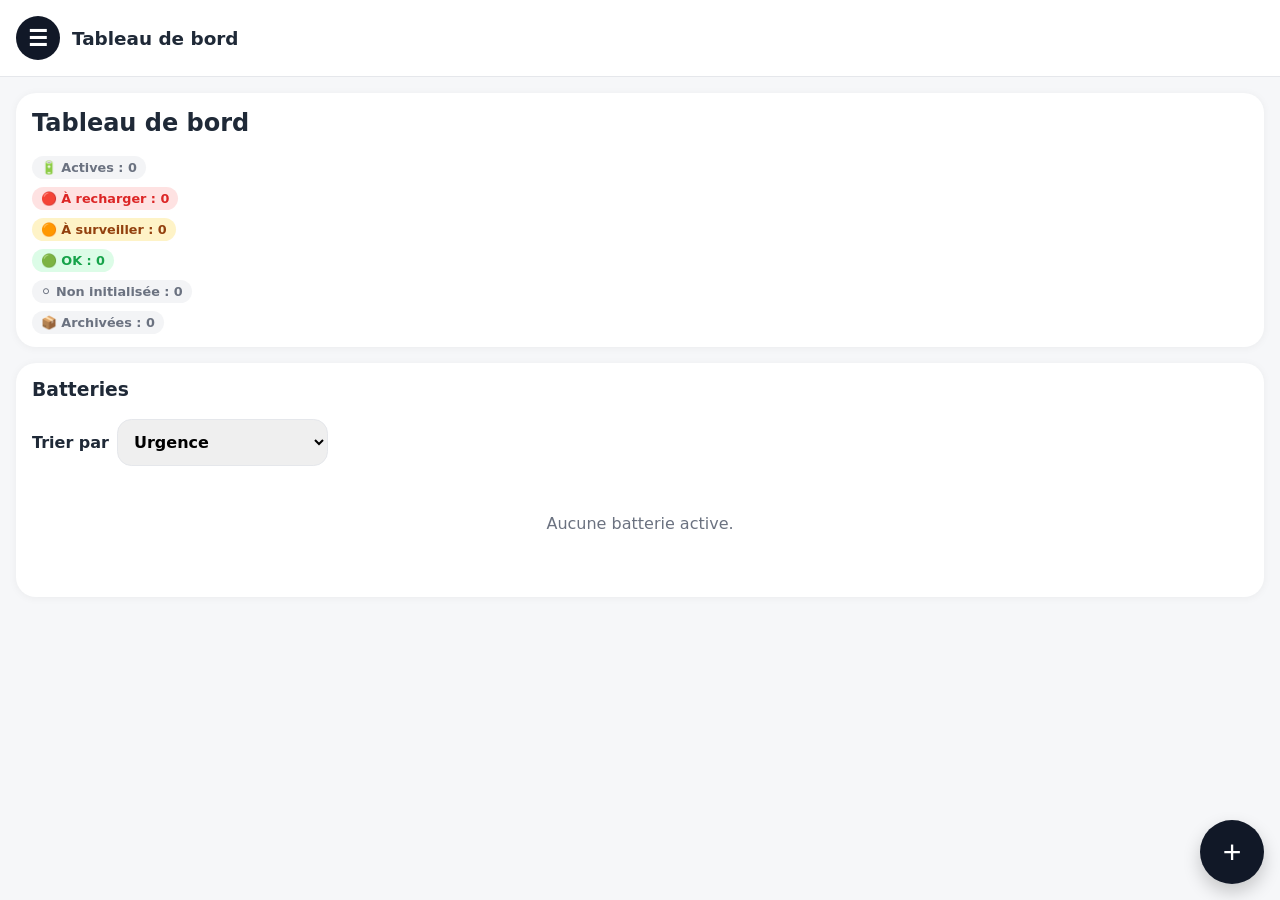
==== index.html @ 76b1368b "Add files via upload" ====
<!DOCTYPE html>
<html lang="fr">
<head>
  <meta charset="UTF-8">
  <meta name="viewport" content="width=device-width, initial-scale=1.0">
  <title>Battery Reminder</title>
  <link rel="manifest" href="manifest.json">
  <meta name="theme-color" content="#111827">
  <link rel="icon" href="assets/favicon.png" type="image/png">
  <link rel="apple-touch-icon" href="assets/apple-touch-icon.png">
  <link rel="stylesheet" href="css/style.css">
</head>
<body>
  <header class="app-header">
    <button id="menu-button" class="icon-button" type="button" aria-label="Menu">☰</button>
    <h1 id="page-title">Battery Reminder</h1>
  </header>

  <aside id="side-menu" class="side-menu" hidden>
    <div class="side-menu-panel">
      <div class="side-menu-header">
        <h2>Menu</h2>
        <button id="close-menu-button" class="icon-button secondary-icon" type="button" aria-label="Fermer">×</button>
      </div>
      <button class="menu-entry" id="menu-dashboard" type="button">🏠 Tableau de bord</button>
      <button class="menu-entry" id="menu-batteries" type="button">🔋 Batteries</button>
      <button class="menu-entry" id="menu-archives" type="button">📦 Archives</button>
      <button class="menu-entry" id="menu-settings" type="button">⚙️ Paramètres</button>
      <button class="menu-entry" id="menu-export-json" type="button">💾 Exporter JSON</button>
      <button class="menu-entry" id="menu-import-json" type="button">📥 Importer JSON</button>
      <input id="import-json-input" type="file" accept="application/json" hidden>
    </div>
  </aside>

  <main id="app" class="app-shell">
    <p>Chargement...</p>
  </main>

  <button id="floating-action-button" class="fab" type="button" aria-label="Action principale">+</button>

  <div id="modal-root"></div>

  <script type="module" src="js/app.js"></script>
</body>
</html>
---- css/style.css ----
:root {
  --bg: #f6f7f9;
  --card: #ffffff;
  --text: #1f2937;
  --muted: #6b7280;
  --border: #e5e7eb;
  --primary: #111827;
  --danger: #dc2626;
  --warning: #f59e0b;
  --success: #16a34a;
}
* { box-sizing: border-box; }
body {
  margin: 0;
  font-family: system-ui, -apple-system, BlinkMacSystemFont, "Segoe UI", sans-serif;
  background: var(--bg);
  color: var(--text);
}
.app-header {
  position: sticky; top: 0; z-index: 10;
  display: flex; align-items: center; gap: 0.75rem;
  padding: 1rem; background: var(--card); border-bottom: 1px solid var(--border);
}
.app-header h1 { margin: 0; font-size: 1.15rem; }
.app-shell { padding: 1rem; padding-bottom: 6rem; }
.icon-button, .button {
  border: 0; border-radius: 999px; padding: 0.75rem 1rem;
  background: var(--primary); color: white; font-weight: 700; cursor: pointer;
}
.icon-button { width: 44px; height: 44px; padding: 0; font-size: 1.4rem; }
.secondary-icon, .secondary-button { background: #e5e7eb; color: var(--text); }
.danger-button { background: var(--danger); }
.warning-button { background: var(--warning); color: #111827; }
.card {
  background: var(--card); border-radius: 1.25rem; padding: 1rem; margin-bottom: 1rem;
  box-shadow: 0 1px 8px rgba(0,0,0,0.05);
}
.card h2, .card h3 { margin-top: 0; }
.status-row { display: grid; gap: 0.75rem; }
.sort-row { display: flex; gap: 0.75rem; align-items: center; flex-wrap: wrap; margin-bottom: 1rem; }
.sort-row label { display: flex; align-items: center; gap: 0.5rem; font-weight: 700; }
.sort-row select { width: auto; min-width: 180px; }
.battery-list { display: grid; gap: 0.75rem; }
.battery-item {
  display: flex; justify-content: space-between; align-items: center; gap: 0.75rem;
  width: 100%; text-align: left; border: 0; border-radius: 1rem; padding: 1rem;
  background: var(--card); color: var(--text); box-shadow: 0 1px 8px rgba(0,0,0,0.05); cursor: pointer;
}
.battery-name { font-weight: 800; }
.battery-meta { color: var(--muted); font-size: 0.9rem; }
.badge { border-radius: 999px; padding: 0.25rem 0.55rem; font-size: 0.8rem; font-weight: 800; white-space: nowrap; }
.badge-red { background: #fee2e2; color: var(--danger); }
.badge-orange { background: #fef3c7; color: #92400e; }
.badge-green { background: #dcfce7; color: var(--success); }
.badge-gray { background: #f3f4f6; color: var(--muted); }
.fab {
  position: fixed; right: 1rem; bottom: 1rem; z-index: 20;
  width: 64px; height: 64px; border: 0; border-radius: 50%; background: var(--primary); color: white;
  font-size: 2rem; line-height: 1; box-shadow: 0 8px 18px rgba(0,0,0,0.2); cursor: pointer;
}
.fab[hidden] { display: none; }
.modal-backdrop { position: fixed; inset: 0; z-index: 30; display: grid; place-items: end center; background: rgba(0,0,0,0.35); }
.modal { width: min(100%, 540px); max-height: 90vh; overflow: auto; background: var(--card); border-radius: 1.5rem 1.5rem 0 0; padding: 1rem; }
.form-grid { display: grid; gap: 0.85rem; }
label { display: grid; gap: 0.35rem; font-weight: 700; }
input, select, textarea { width: 100%; border: 1px solid var(--border); border-radius: 0.9rem; padding: 0.75rem; font: inherit; }
input[type="range"] { padding-left: 0; padding-right: 0; }
textarea { min-height: 90px; }
.action-row { display: flex; gap: 0.75rem; flex-wrap: wrap; margin-top: 1rem; }
.action-column { display: grid; gap: 0.75rem; }
.led-preview { display: flex; align-items: center; gap: 0.3rem; font-size: 1.2rem; font-weight: 800; min-height: 1.8rem; }
.led-preview-text { margin-left: 0.35rem; color: var(--muted); font-size: 1rem; }
.led { display: inline-block; width: 16px; height: 16px; border: 1px solid #4b5563; border-radius: 50%; }
.led-on { background: currentColor; }
.led-off { background: transparent; }
.led-blink { background: currentColor; animation: ledBlink 1s infinite; }
@keyframes ledBlink { 0%, 50% { opacity: 1; } 51%, 100% { opacity: 0.2; } }
.history-item {
  display: grid; grid-template-columns: 1fr auto auto; gap: 0.6rem; align-items: center;
  padding: 0.75rem 0; border-bottom: 1px solid var(--border); cursor: pointer;
}
.history-item:last-child { border-bottom: 0; }
.history-rate { color: var(--muted); font-size: 0.9rem; min-width: 5.5rem; text-align: right; }
.empty-state { text-align: center; color: var(--muted); padding: 2rem 1rem; }
.side-menu { position: fixed; inset: 0; z-index: 40; background: rgba(0,0,0,0.35); }
.side-menu-panel { width: min(85vw, 340px); height: 100%; background: var(--card); padding: 1rem; box-shadow: 8px 0 20px rgba(0,0,0,0.18); }
.side-menu-header { display: flex; justify-content: space-between; align-items: center; }
.side-menu-header h2 { margin: 0; }
.menu-entry {
  display: block; width: 100%; margin-top: 0.75rem; border: 0; border-radius: 1rem; padding: 1rem;
  text-align: left; font: inherit; font-weight: 800; background: #f3f4f6; color: var(--text); cursor: pointer;
}
.search-box { margin-bottom: 1rem; }
.helper-text { color: var(--muted); font-size: 0.9rem; }
.small-text { color: var(--muted); font-size: 0.85rem; }
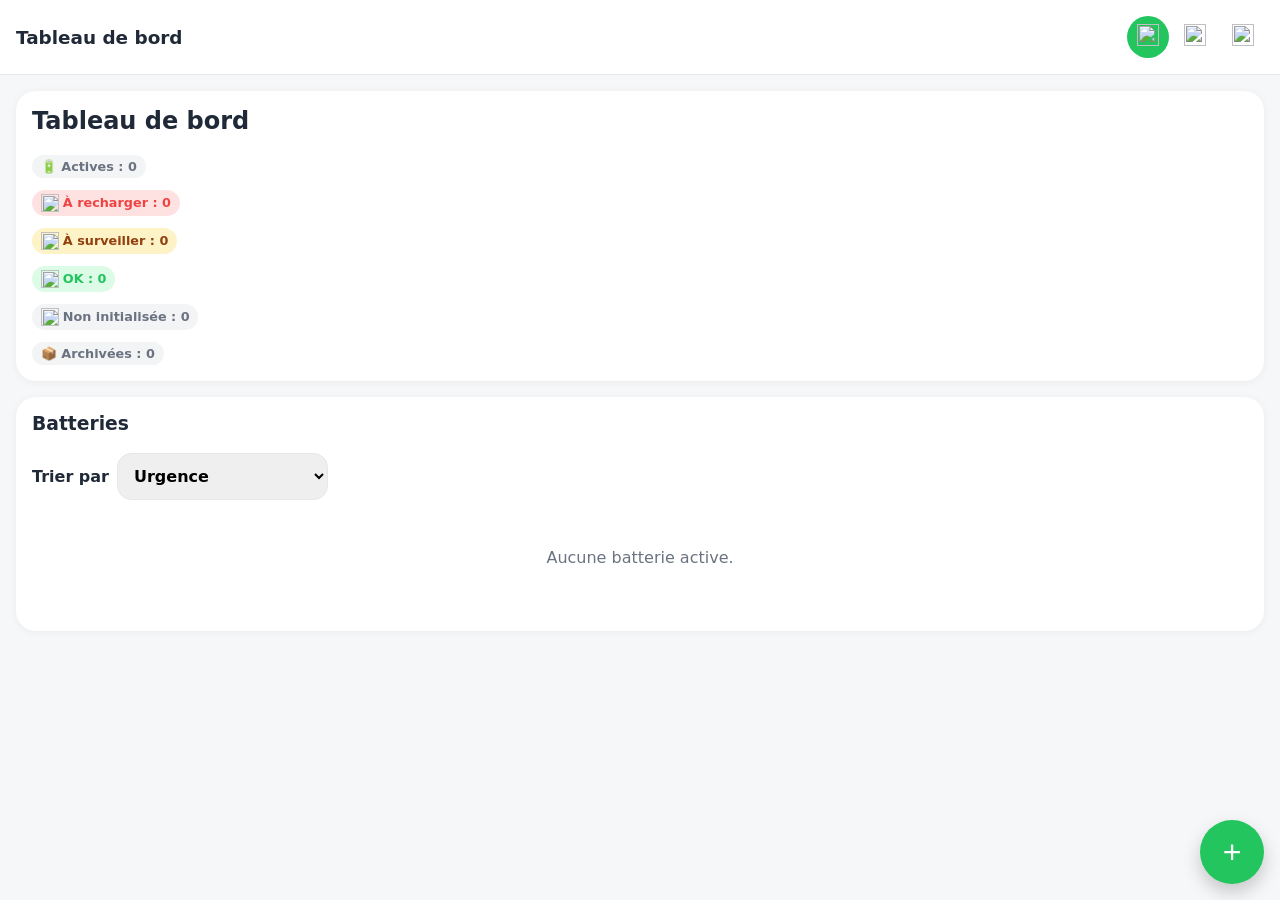
==== commit c8061c48: "Add files via upload" ====
--- a/index.html
+++ b/index.html
@@ -3,43 +3,26 @@
 <head>
   <meta charset="UTF-8">
   <meta name="viewport" content="width=device-width, initial-scale=1.0">
-  <title>Battery Reminder</title>
+  <title>BattTrack</title>
   <link rel="manifest" href="manifest.json">
-  <meta name="theme-color" content="#111827">
+  <meta name="theme-color" content="#22C55E">
   <link rel="icon" href="assets/favicon.png" type="image/png">
   <link rel="apple-touch-icon" href="assets/apple-touch-icon.png">
+  <link rel="stylesheet" href="css/tokens.css">
   <link rel="stylesheet" href="css/style.css">
 </head>
 <body>
   <header class="app-header">
-    <button id="menu-button" class="icon-button" type="button" aria-label="Menu">☰</button>
-    <h1 id="page-title">Battery Reminder</h1>
+    <h1 id="page-title">BattTrack</h1>
+    <nav class="top-nav" aria-label="Navigation principale">
+      <button id="nav-dashboard" class="nav-button" type="button" title="Tableau de bord"><img class="nav-icon" src="assets/icons/navigation/home.svg" alt=""></button>
+      <button id="nav-batteries" class="nav-button" type="button" title="Batteries"><img class="nav-icon" src="assets/icons/navigation/batteries.svg" alt=""></button>
+      <button id="nav-settings" class="nav-button" type="button" title="Paramètres"><img class="nav-icon" src="assets/icons/navigation/settings.svg" alt=""></button>
+    </nav>
   </header>
-
-  <aside id="side-menu" class="side-menu" hidden>
-    <div class="side-menu-panel">
-      <div class="side-menu-header">
-        <h2>Menu</h2>
-        <button id="close-menu-button" class="icon-button secondary-icon" type="button" aria-label="Fermer">×</button>
-      </div>
-      <button class="menu-entry" id="menu-dashboard" type="button">🏠 Tableau de bord</button>
-      <button class="menu-entry" id="menu-batteries" type="button">🔋 Batteries</button>
-      <button class="menu-entry" id="menu-archives" type="button">📦 Archives</button>
-      <button class="menu-entry" id="menu-settings" type="button">⚙️ Paramètres</button>
-      <button class="menu-entry" id="menu-export-json" type="button">💾 Exporter JSON</button>
-      <button class="menu-entry" id="menu-import-json" type="button">📥 Importer JSON</button>
-      <input id="import-json-input" type="file" accept="application/json" hidden>
-    </div>
-  </aside>
-
-  <main id="app" class="app-shell">
-    <p>Chargement...</p>
-  </main>
-
+  <main id="app" class="app-shell"><p>Chargement...</p></main>
   <button id="floating-action-button" class="fab" type="button" aria-label="Action principale">+</button>
-
   <div id="modal-root"></div>
-
   <script type="module" src="js/app.js"></script>
 </body>
 </html>
--- a/css/style.css
+++ b/css/style.css
@@ -4,15 +4,15 @@
   --text: #1f2937;
   --muted: #6b7280;
   --border: #e5e7eb;
-  --primary: #111827;
-  --danger: #dc2626;
-  --warning: #f59e0b;
-  --success: #16a34a;
+  --primary: var(--br-color-success, #22C55E);
+  --danger: var(--br-color-critical, #EF4444);
+  --warning: var(--br-color-warning, #F59E0B);
+  --success: var(--br-color-success, #22C55E);
 }
 * { box-sizing: border-box; }
 body {
   margin: 0;
-  font-family: system-ui, -apple-system, BlinkMacSystemFont, "Segoe UI", sans-serif;
+  font-family: var(--br-font-family, system-ui, -apple-system, BlinkMacSystemFont, "Segoe UI", sans-serif);
   background: var(--bg);
   color: var(--text);
 }
@@ -93,3 +93,159 @@
 .search-box { margin-bottom: 1rem; }
 .helper-text { color: var(--muted); font-size: 0.9rem; }
 .small-text { color: var(--muted); font-size: 0.85rem; }
+
+[data-theme="dark"] {
+  color-scheme: dark;
+  --bg: #0F172A;
+  --card: #1E293B;
+  --text: #F8FAFC;
+  --muted: #CBD5E1;
+  --border: #475569;
+  --primary: #22C55E;
+  --primary-text: #052E16;
+  --danger: #F87171;
+  --warning: #FBBF24;
+  --success: #4ADE80;
+  --neutral: #94A3B8;
+  --shadow: rgba(0, 0, 0, 0.35);
+}
+[data-theme="dark"] .button, [data-theme="dark"] .icon-button, [data-theme="dark"] .fab { color: #111827; }
+[data-theme="dark"] .secondary-button, [data-theme="dark"] .secondary-icon { background: #374151; color: var(--text); }
+.top-nav { margin-left: auto; display: flex; gap: 0.35rem; }
+.nav-button { width: 42px; height: 42px; border: 0; border-radius: 999px; background: transparent; font-size: 1.25rem; cursor: pointer; }
+.nav-button.active { background: var(--primary); color: white; }
+[data-theme="dark"] .nav-button.active { color: #111827; }
+.value-red { color: var(--danger); font-weight: 800; }
+.value-orange { color: var(--warning); font-weight: 800; }
+.value-green { color: var(--success); font-weight: 800; }
+.value-gray { color: var(--muted); font-weight: 800; }
+.archives-link { margin-top: 1rem; padding-top: 1rem; border-top: 1px solid var(--border); }
+.about-text { line-height: 1.5; }
+
+
+.brand-title {
+  display: flex;
+  align-items: center;
+  gap: 0.65rem;
+  min-width: 0;
+}
+
+.brand-logo {
+  width: 36px;
+  height: 36px;
+  border-radius: 10px;
+  flex: 0 0 auto;
+}
+
+.nav-icon {
+  width: 22px;
+  height: 22px;
+  pointer-events: none;
+}
+
+.action-icon {
+  width: 20px;
+  height: 20px;
+  margin-right: 0.45rem;
+  vertical-align: -0.25rem;
+}
+
+.status-icon {
+  width: 18px;
+  height: 18px;
+  vertical-align: -0.25rem;
+}
+
+.badge {
+  display: inline-flex;
+  align-items: center;
+  gap: 0.25rem;
+}
+
+
+/* BattTrack v1.0 candidate UI freeze */
+.brand-title {
+  display: flex;
+  align-items: center;
+  gap: 0.65rem;
+  min-width: 0;
+}
+
+.brand-logo {
+  width: 36px;
+  height: 36px;
+  border-radius: 10px;
+  flex: 0 0 auto;
+}
+
+.nav-icon {
+  width: 22px;
+  height: 22px;
+  pointer-events: none;
+}
+
+.action-icon {
+  width: 20px;
+  height: 20px;
+  margin-right: 0.45rem;
+  vertical-align: -0.25rem;
+}
+
+.status-icon {
+  width: 18px;
+  height: 18px;
+  vertical-align: -0.25rem;
+}
+
+.badge {
+  display: inline-flex;
+  align-items: center;
+  gap: 0.25rem;
+}
+
+[data-theme="dark"] input,
+[data-theme="dark"] select,
+[data-theme="dark"] textarea {
+  background: #334155;
+  color: #F8FAFC;
+  border-color: #475569;
+}
+
+[data-theme="dark"] input::placeholder,
+[data-theme="dark"] textarea::placeholder {
+  color: #94A3B8;
+}
+
+[data-theme="dark"] .secondary-button,
+[data-theme="dark"] .menu-entry {
+  background: #334155;
+  color: #F8FAFC;
+}
+
+[data-theme="dark"] .nav-button.active {
+  background: #334155;
+  color: #F8FAFC;
+}
+
+[data-theme="dark"] .fab {
+  background: #22C55E;
+  color: #052E16;
+}
+
+[data-theme="dark"] .battery-item {
+  background: #1E293B;
+  border: 1px solid #334155;
+}
+
+[data-theme="dark"] .modal {
+  background: #1E293B;
+}
+
+[data-theme="dark"] .card {
+  background: #1E293B;
+  border: 1px solid #334155;
+}
+
+.app-header h1 {
+  white-space: nowrap;
+}
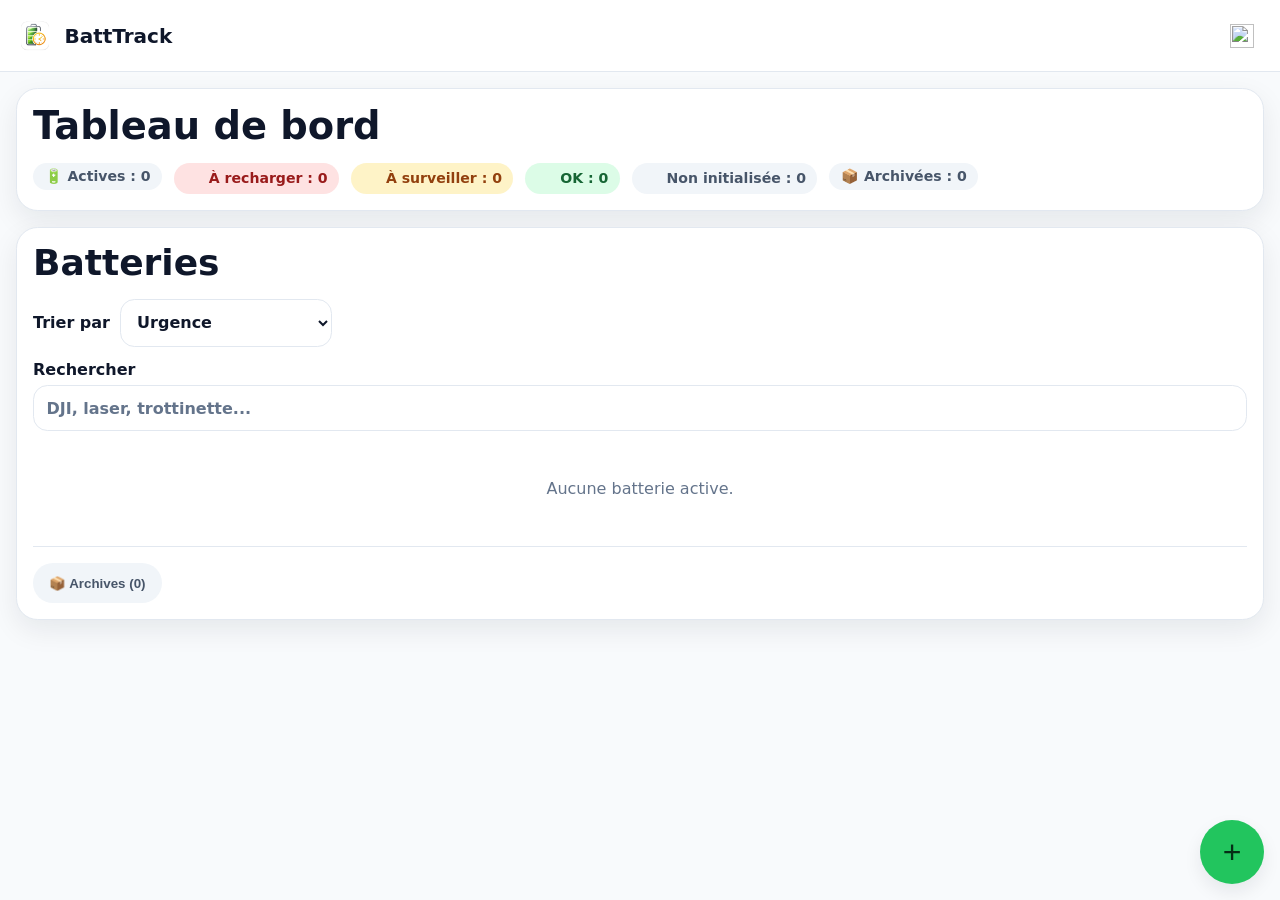
==== commit 60029806: "Add files via upload" ====
--- a/index.html
+++ b/index.html
@@ -13,16 +13,20 @@
 </head>
 <body>
   <header class="app-header">
-    <h1 id="page-title">BattTrack</h1>
-    <nav class="top-nav" aria-label="Navigation principale">
-      <button id="nav-dashboard" class="nav-button" type="button" title="Tableau de bord"><img class="nav-icon" src="assets/icons/navigation/home.svg" alt=""></button>
-      <button id="nav-batteries" class="nav-button" type="button" title="Batteries"><img class="nav-icon" src="assets/icons/navigation/batteries.svg" alt=""></button>
-      <button id="nav-settings" class="nav-button" type="button" title="Paramètres"><img class="nav-icon" src="assets/icons/navigation/settings.svg" alt=""></button>
-    </nav>
+    <div class="brand-title">
+      <img src="assets/logo.png" alt="" class="brand-logo">
+      <h1 id="page-title">BattTrack</h1>
+    </div>
+    <button id="settings-button" class="header-icon-button" type="button" aria-label="Paramètres">
+      <img class="nav-icon" src="assets/icons/navigation/settings.svg" alt="">
+    </button>
   </header>
+
   <main id="app" class="app-shell"><p>Chargement...</p></main>
+
   <button id="floating-action-button" class="fab" type="button" aria-label="Action principale">+</button>
   <div id="modal-root"></div>
+
   <script type="module" src="js/app.js"></script>
 </body>
 </html>
--- a/css/style.css
+++ b/css/style.css
@@ -1,251 +1,491 @@
 :root {
-  --bg: #f6f7f9;
-  --card: #ffffff;
-  --text: #1f2937;
-  --muted: #6b7280;
-  --border: #e5e7eb;
-  --primary: var(--br-color-success, #22C55E);
-  --danger: var(--br-color-critical, #EF4444);
-  --warning: var(--br-color-warning, #F59E0B);
-  --success: var(--br-color-success, #22C55E);
-}
+  color-scheme: light;
+  --bg: #F8FAFC;
+  --card: #FFFFFF;
+  --card-elevated: #FFFFFF;
+  --text: #0F172A;
+  --muted: #64748B;
+  --border: #E2E8F0;
+  --primary: #22C55E;
+  --primary-strong: #16A34A;
+  --primary-text: #052E16;
+  --danger: #EF4444;
+  --warning: #F59E0B;
+  --success: #22C55E;
+  --unknown: #94A3B8;
+  --shadow: rgba(15, 23, 42, 0.08);
+
+  --badge-green-bg: #DCFCE7;
+  --badge-green-text: #166534;
+  --badge-orange-bg: #FEF3C7;
+  --badge-orange-text: #92400E;
+  --badge-red-bg: #FEE2E2;
+  --badge-red-text: #991B1B;
+  --badge-gray-bg: #F1F5F9;
+  --badge-gray-text: #475569;
+}
+
+[data-theme="dark"] {
+  color-scheme: dark;
+  --bg: #0F172A;
+  --card: #1E293B;
+  --card-elevated: #162235;
+  --text: #F8FAFC;
+  --muted: #CBD5E1;
+  --border: #334155;
+  --primary: #22C55E;
+  --primary-strong: #4ADE80;
+  --primary-text: #052E16;
+  --danger: #F87171;
+  --warning: #FBBF24;
+  --success: #4ADE80;
+  --unknown: #94A3B8;
+  --shadow: rgba(0, 0, 0, 0.28);
+
+  --badge-green-bg: #14532D;
+  --badge-green-text: #DCFCE7;
+  --badge-orange-bg: #78350F;
+  --badge-orange-text: #FEF3C7;
+  --badge-red-bg: #7F1D1D;
+  --badge-red-text: #FEE2E2;
+  --badge-gray-bg: #334155;
+  --badge-gray-text: #F1F5F9;
+}
+
 * { box-sizing: border-box; }
+
 body {
   margin: 0;
   font-family: var(--br-font-family, system-ui, -apple-system, BlinkMacSystemFont, "Segoe UI", sans-serif);
   background: var(--bg);
   color: var(--text);
 }
+
 .app-header {
-  position: sticky; top: 0; z-index: 10;
-  display: flex; align-items: center; gap: 0.75rem;
-  padding: 1rem; background: var(--card); border-bottom: 1px solid var(--border);
-}
-.app-header h1 { margin: 0; font-size: 1.15rem; }
-.app-shell { padding: 1rem; padding-bottom: 6rem; }
-.icon-button, .button {
-  border: 0; border-radius: 999px; padding: 0.75rem 1rem;
-  background: var(--primary); color: white; font-weight: 700; cursor: pointer;
-}
-.icon-button { width: 44px; height: 44px; padding: 0; font-size: 1.4rem; }
-.secondary-icon, .secondary-button { background: #e5e7eb; color: var(--text); }
-.danger-button { background: var(--danger); }
-.warning-button { background: var(--warning); color: #111827; }
+  position: sticky;
+  top: 0;
+  z-index: 10;
+  display: flex;
+  justify-content: space-between;
+  align-items: center;
+  gap: 0.75rem;
+  padding: 0.85rem 1rem;
+  background: color-mix(in srgb, var(--card) 94%, transparent);
+  border-bottom: 1px solid var(--border);
+  backdrop-filter: blur(14px);
+}
+
+.brand-title {
+  display: flex;
+  align-items: center;
+  gap: 0.65rem;
+  min-width: 0;
+}
+
+.brand-logo {
+  width: 38px;
+  height: 38px;
+  border-radius: 12px;
+  flex: 0 0 auto;
+}
+
+.app-header h1 {
+  margin: 0;
+  font-size: 1.25rem;
+  line-height: 1.2;
+  white-space: nowrap;
+}
+
+.header-icon-button {
+  width: 44px;
+  height: 44px;
+  border: 0;
+  border-radius: 999px;
+  display: grid;
+  place-items: center;
+  background: transparent;
+  color: var(--text);
+  cursor: pointer;
+}
+
+.header-icon-button:hover {
+  background: var(--border);
+}
+
+.nav-icon {
+  width: 24px;
+  height: 24px;
+  pointer-events: none;
+}
+
+.app-shell {
+  padding: 1rem;
+  padding-bottom: 6rem;
+}
+
 .card {
-  background: var(--card); border-radius: 1.25rem; padding: 1rem; margin-bottom: 1rem;
-  box-shadow: 0 1px 8px rgba(0,0,0,0.05);
-}
-.card h2, .card h3 { margin-top: 0; }
-.status-row { display: grid; gap: 0.75rem; }
-.sort-row { display: flex; gap: 0.75rem; align-items: center; flex-wrap: wrap; margin-bottom: 1rem; }
-.sort-row label { display: flex; align-items: center; gap: 0.5rem; font-weight: 700; }
-.sort-row select { width: auto; min-width: 180px; }
-.battery-list { display: grid; gap: 0.75rem; }
-.battery-item {
-  display: flex; justify-content: space-between; align-items: center; gap: 0.75rem;
-  width: 100%; text-align: left; border: 0; border-radius: 1rem; padding: 1rem;
-  background: var(--card); color: var(--text); box-shadow: 0 1px 8px rgba(0,0,0,0.05); cursor: pointer;
-}
-.battery-name { font-weight: 800; }
-.battery-meta { color: var(--muted); font-size: 0.9rem; }
-.badge { border-radius: 999px; padding: 0.25rem 0.55rem; font-size: 0.8rem; font-weight: 800; white-space: nowrap; }
-.badge-red { background: #fee2e2; color: var(--danger); }
-.badge-orange { background: #fef3c7; color: #92400e; }
-.badge-green { background: #dcfce7; color: var(--success); }
-.badge-gray { background: #f3f4f6; color: var(--muted); }
+  background: var(--card);
+  border: 1px solid var(--border);
+  border-radius: 1.35rem;
+  padding: 1rem;
+  margin-bottom: 1rem;
+  box-shadow: 0 10px 28px var(--shadow);
+}
+
+.card h2 {
+  margin: 0 0 1rem;
+  font-size: clamp(1.6rem, 7vw, 2.25rem);
+  line-height: 1.08;
+}
+
+.card h3 {
+  margin: 0 0 0.85rem;
+  font-size: 1.3rem;
+}
+
+.dashboard-summary h2 {
+  font-size: clamp(1.6rem, 7vw, 2.4rem);
+}
+
+.status-row {
+  display: flex;
+  flex-wrap: wrap;
+  gap: 0.75rem;
+}
+
+.badge {
+  display: inline-flex;
+  align-items: center;
+  gap: 0.35rem;
+  border-radius: 999px;
+  padding: 0.42rem 0.72rem;
+  font-size: 0.88rem;
+  font-weight: 800;
+  line-height: 1;
+  white-space: nowrap;
+}
+
+.badge-red { background: var(--badge-red-bg); color: var(--badge-red-text); }
+.badge-orange { background: var(--badge-orange-bg); color: var(--badge-orange-text); }
+.badge-green { background: var(--badge-green-bg); color: var(--badge-green-text); }
+.badge-gray { background: var(--badge-gray-bg); color: var(--badge-gray-text); }
+
+.status-icon {
+  width: 1.1rem;
+  height: 1.1rem;
+  flex: 0 0 auto;
+}
+
+.sort-row {
+  display: flex;
+  gap: 0.75rem;
+  align-items: center;
+  flex-wrap: wrap;
+  margin-bottom: 0.85rem;
+}
+
+.sort-row label {
+  display: flex;
+  align-items: center;
+  gap: 0.6rem;
+  font-weight: 750;
+}
+
+.sort-row select {
+  width: auto;
+  min-width: 180px;
+}
+
+.search-box {
+  display: grid;
+  gap: 0.4rem;
+  margin-bottom: 1rem;
+  font-weight: 750;
+}
+
+.battery-list {
+  display: grid;
+  gap: 0.75rem;
+}
+
+.battery-card {
+  position: relative;
+  width: 100%;
+  min-height: 8.25rem;
+  display: grid;
+  grid-template-columns: 1fr auto;
+  gap: 0.85rem;
+  text-align: left;
+  border: 1px solid var(--border);
+  border-radius: 1rem;
+  padding: 0.95rem;
+  background: var(--card-elevated);
+  color: var(--text);
+  box-shadow: 0 8px 24px var(--shadow);
+  cursor: pointer;
+}
+
+.battery-card:active {
+  transform: scale(0.995);
+}
+
+.battery-card-main {
+  min-width: 0;
+}
+
+.battery-card-name {
+  display: block;
+  font-weight: 850;
+  font-size: 1rem;
+  line-height: 1.25;
+  margin-bottom: 0.55rem;
+}
+
+.battery-card-estimate {
+  display: flex;
+  align-items: center;
+  gap: 0.35rem;
+  font-size: 1.6rem;
+  line-height: 1.05;
+  font-weight: 900;
+  margin-bottom: 0.75rem;
+}
+
+.battery-card-estimate small {
+  font-size: 0.95rem;
+  font-weight: 750;
+  color: var(--muted);
+}
+
+.battery-card-info {
+  color: var(--text);
+  font-size: 0.9rem;
+  line-height: 1.45;
+}
+
+.battery-card-side {
+  display: grid;
+  align-content: space-between;
+  justify-items: end;
+  gap: 0.75rem;
+}
+
+.battery-level-icon {
+  width: 34px;
+  height: 34px;
+}
+
+.battery-level-icon .battery-outline {
+  stroke: currentColor;
+}
+
+.battery-level-icon .battery-fill {
+  fill: currentColor;
+}
+
+.value-red { color: var(--danger); }
+.value-orange { color: var(--warning); }
+.value-green { color: var(--success); }
+.value-gray { color: var(--unknown); }
+
+.button,
+.icon-button {
+  border: 0;
+  border-radius: 999px;
+  padding: 0.78rem 1rem;
+  background: var(--primary);
+  color: var(--primary-text);
+  font-weight: 800;
+  cursor: pointer;
+  text-decoration: none;
+}
+
+.secondary-button {
+  background: var(--badge-gray-bg);
+  color: var(--badge-gray-text);
+}
+
+.danger-button {
+  background: var(--danger);
+  color: #FFFFFF;
+}
+
+.warning-button {
+  background: var(--warning);
+  color: #111827;
+}
+
 .fab {
-  position: fixed; right: 1rem; bottom: 1rem; z-index: 20;
-  width: 64px; height: 64px; border: 0; border-radius: 50%; background: var(--primary); color: white;
-  font-size: 2rem; line-height: 1; box-shadow: 0 8px 18px rgba(0,0,0,0.2); cursor: pointer;
-}
+  position: fixed;
+  right: 1rem;
+  bottom: 1rem;
+  z-index: 20;
+  width: 64px;
+  height: 64px;
+  border: 0;
+  border-radius: 50%;
+  background: var(--primary);
+  color: var(--primary-text);
+  font-size: 2rem;
+  line-height: 1;
+  box-shadow: 0 8px 18px var(--shadow);
+  cursor: pointer;
+}
+
 .fab[hidden] { display: none; }
-.modal-backdrop { position: fixed; inset: 0; z-index: 30; display: grid; place-items: end center; background: rgba(0,0,0,0.35); }
-.modal { width: min(100%, 540px); max-height: 90vh; overflow: auto; background: var(--card); border-radius: 1.5rem 1.5rem 0 0; padding: 1rem; }
-.form-grid { display: grid; gap: 0.85rem; }
-label { display: grid; gap: 0.35rem; font-weight: 700; }
-input, select, textarea { width: 100%; border: 1px solid var(--border); border-radius: 0.9rem; padding: 0.75rem; font: inherit; }
-input[type="range"] { padding-left: 0; padding-right: 0; }
-textarea { min-height: 90px; }
-.action-row { display: flex; gap: 0.75rem; flex-wrap: wrap; margin-top: 1rem; }
-.action-column { display: grid; gap: 0.75rem; }
-.led-preview { display: flex; align-items: center; gap: 0.3rem; font-size: 1.2rem; font-weight: 800; min-height: 1.8rem; }
-.led-preview-text { margin-left: 0.35rem; color: var(--muted); font-size: 1rem; }
-.led { display: inline-block; width: 16px; height: 16px; border: 1px solid #4b5563; border-radius: 50%; }
+
+.modal-backdrop {
+  position: fixed;
+  inset: 0;
+  z-index: 30;
+  display: grid;
+  place-items: end center;
+  background: rgba(0, 0, 0, 0.42);
+}
+
+.modal {
+  width: min(100%, 560px);
+  max-height: 90vh;
+  overflow: auto;
+  background: var(--card);
+  border: 1px solid var(--border);
+  border-radius: 1.5rem 1.5rem 0 0;
+  padding: 1rem;
+}
+
+.form-grid {
+  display: grid;
+  gap: 0.85rem;
+}
+
+label {
+  display: grid;
+  gap: 0.35rem;
+  font-weight: 750;
+}
+
+input,
+select,
+textarea {
+  width: 100%;
+  border: 1px solid var(--border);
+  border-radius: 0.9rem;
+  padding: 0.78rem;
+  font: inherit;
+  background: var(--card-elevated);
+  color: var(--text);
+}
+
+input::placeholder,
+textarea::placeholder {
+  color: var(--muted);
+}
+
+input[type="range"] {
+  padding-left: 0;
+  padding-right: 0;
+}
+
+textarea {
+  min-height: 90px;
+}
+
+.action-row {
+  display: flex;
+  gap: 0.75rem;
+  flex-wrap: wrap;
+  margin-top: 1rem;
+}
+
+.action-column {
+  display: grid;
+  gap: 0.75rem;
+}
+
+.led-preview {
+  display: flex;
+  align-items: center;
+  gap: 0.3rem;
+  font-size: 1.2rem;
+  font-weight: 800;
+  min-height: 1.8rem;
+}
+
+.led-preview-text {
+  margin-left: 0.35rem;
+  color: var(--muted);
+  font-size: 1rem;
+}
+
+.led {
+  display: inline-block;
+  width: 16px;
+  height: 16px;
+  border: 1px solid var(--muted);
+  border-radius: 50%;
+}
+
 .led-on { background: currentColor; }
 .led-off { background: transparent; }
 .led-blink { background: currentColor; animation: ledBlink 1s infinite; }
-@keyframes ledBlink { 0%, 50% { opacity: 1; } 51%, 100% { opacity: 0.2; } }
+
+@keyframes ledBlink {
+  0%, 50% { opacity: 1; }
+  51%, 100% { opacity: 0.2; }
+}
+
 .history-item {
-  display: grid; grid-template-columns: 1fr auto auto; gap: 0.6rem; align-items: center;
-  padding: 0.75rem 0; border-bottom: 1px solid var(--border); cursor: pointer;
-}
+  display: grid;
+  grid-template-columns: 1fr auto auto;
+  gap: 0.6rem;
+  align-items: center;
+  padding: 0.75rem 0;
+  border-bottom: 1px solid var(--border);
+  cursor: pointer;
+}
+
 .history-item:last-child { border-bottom: 0; }
-.history-rate { color: var(--muted); font-size: 0.9rem; min-width: 5.5rem; text-align: right; }
-.empty-state { text-align: center; color: var(--muted); padding: 2rem 1rem; }
-.side-menu { position: fixed; inset: 0; z-index: 40; background: rgba(0,0,0,0.35); }
-.side-menu-panel { width: min(85vw, 340px); height: 100%; background: var(--card); padding: 1rem; box-shadow: 8px 0 20px rgba(0,0,0,0.18); }
-.side-menu-header { display: flex; justify-content: space-between; align-items: center; }
-.side-menu-header h2 { margin: 0; }
-.menu-entry {
-  display: block; width: 100%; margin-top: 0.75rem; border: 0; border-radius: 1rem; padding: 1rem;
-  text-align: left; font: inherit; font-weight: 800; background: #f3f4f6; color: var(--text); cursor: pointer;
-}
-.search-box { margin-bottom: 1rem; }
-.helper-text { color: var(--muted); font-size: 0.9rem; }
-.small-text { color: var(--muted); font-size: 0.85rem; }
-
-[data-theme="dark"] {
-  color-scheme: dark;
-  --bg: #0F172A;
-  --card: #1E293B;
-  --text: #F8FAFC;
-  --muted: #CBD5E1;
-  --border: #475569;
-  --primary: #22C55E;
-  --primary-text: #052E16;
-  --danger: #F87171;
-  --warning: #FBBF24;
-  --success: #4ADE80;
-  --neutral: #94A3B8;
-  --shadow: rgba(0, 0, 0, 0.35);
-}
-[data-theme="dark"] .button, [data-theme="dark"] .icon-button, [data-theme="dark"] .fab { color: #111827; }
-[data-theme="dark"] .secondary-button, [data-theme="dark"] .secondary-icon { background: #374151; color: var(--text); }
-.top-nav { margin-left: auto; display: flex; gap: 0.35rem; }
-.nav-button { width: 42px; height: 42px; border: 0; border-radius: 999px; background: transparent; font-size: 1.25rem; cursor: pointer; }
-.nav-button.active { background: var(--primary); color: white; }
-[data-theme="dark"] .nav-button.active { color: #111827; }
-.value-red { color: var(--danger); font-weight: 800; }
-.value-orange { color: var(--warning); font-weight: 800; }
-.value-green { color: var(--success); font-weight: 800; }
-.value-gray { color: var(--muted); font-weight: 800; }
-.archives-link { margin-top: 1rem; padding-top: 1rem; border-top: 1px solid var(--border); }
-.about-text { line-height: 1.5; }
-
-
-.brand-title {
-  display: flex;
-  align-items: center;
-  gap: 0.65rem;
-  min-width: 0;
-}
-
-.brand-logo {
-  width: 36px;
-  height: 36px;
-  border-radius: 10px;
-  flex: 0 0 auto;
-}
-
-.nav-icon {
-  width: 22px;
-  height: 22px;
-  pointer-events: none;
-}
-
-.action-icon {
-  width: 20px;
-  height: 20px;
-  margin-right: 0.45rem;
-  vertical-align: -0.25rem;
-}
-
-.status-icon {
-  width: 18px;
-  height: 18px;
-  vertical-align: -0.25rem;
-}
-
-.badge {
-  display: inline-flex;
-  align-items: center;
-  gap: 0.25rem;
-}
-
-
-/* BattTrack v1.0 candidate UI freeze */
-.brand-title {
-  display: flex;
-  align-items: center;
-  gap: 0.65rem;
-  min-width: 0;
-}
-
-.brand-logo {
-  width: 36px;
-  height: 36px;
-  border-radius: 10px;
-  flex: 0 0 auto;
-}
-
-.nav-icon {
-  width: 22px;
-  height: 22px;
-  pointer-events: none;
-}
-
-.action-icon {
-  width: 20px;
-  height: 20px;
-  margin-right: 0.45rem;
-  vertical-align: -0.25rem;
-}
-
-.status-icon {
-  width: 18px;
-  height: 18px;
-  vertical-align: -0.25rem;
-}
-
-.badge {
-  display: inline-flex;
-  align-items: center;
-  gap: 0.25rem;
-}
-
-[data-theme="dark"] input,
-[data-theme="dark"] select,
-[data-theme="dark"] textarea {
-  background: #334155;
-  color: #F8FAFC;
-  border-color: #475569;
-}
-
-[data-theme="dark"] input::placeholder,
-[data-theme="dark"] textarea::placeholder {
-  color: #94A3B8;
-}
-
-[data-theme="dark"] .secondary-button,
-[data-theme="dark"] .menu-entry {
-  background: #334155;
-  color: #F8FAFC;
-}
-
-[data-theme="dark"] .nav-button.active {
-  background: #334155;
-  color: #F8FAFC;
-}
-
-[data-theme="dark"] .fab {
-  background: #22C55E;
-  color: #052E16;
-}
-
-[data-theme="dark"] .battery-item {
-  background: #1E293B;
-  border: 1px solid #334155;
-}
-
-[data-theme="dark"] .modal {
-  background: #1E293B;
-}
-
-[data-theme="dark"] .card {
-  background: #1E293B;
-  border: 1px solid #334155;
-}
-
-.app-header h1 {
-  white-space: nowrap;
-}
+
+.history-rate {
+  color: var(--muted);
+  font-size: 0.9rem;
+  min-width: 5.5rem;
+  text-align: right;
+}
+
+.empty-state {
+  text-align: center;
+  color: var(--muted);
+  padding: 2rem 1rem;
+}
+
+.archives-link {
+  margin-top: 1rem;
+  padding-top: 1rem;
+  border-top: 1px solid var(--border);
+}
+
+.helper-text,
+.small-text {
+  color: var(--muted);
+  font-size: 0.9rem;
+}
+
+.about-text {
+  line-height: 1.55;
+}
+
+@media (max-width: 420px) {
+  .battery-card {
+    min-height: 8.7rem;
+  }
+
+  .battery-card-estimate {
+    font-size: 1.42rem;
+  }
+
+  .battery-level-icon {
+    width: 30px;
+    height: 30px;
+  }
+}
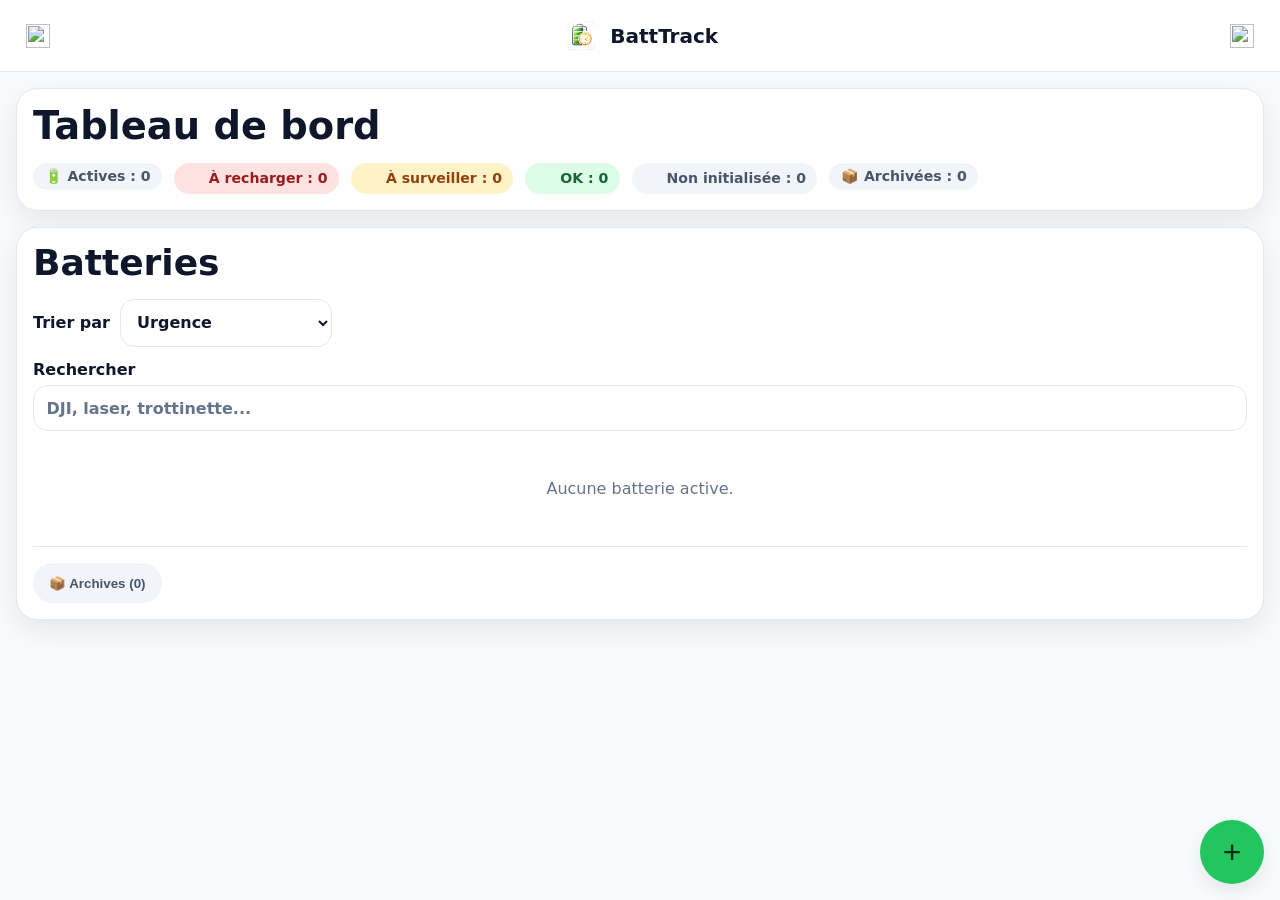
==== commit 705dd874: "Add files via upload" ====
--- a/index.html
+++ b/index.html
@@ -13,10 +13,15 @@
 </head>
 <body>
   <header class="app-header">
+    <button id="home-button" class="header-icon-button" type="button" aria-label="Tableau de bord">
+      <img class="nav-icon" src="assets/icons/navigation/home.svg" alt="">
+    </button>
+
     <div class="brand-title">
       <img src="assets/logo.png" alt="" class="brand-logo">
       <h1 id="page-title">BattTrack</h1>
     </div>
+
     <button id="settings-button" class="header-icon-button" type="button" aria-label="Paramètres">
       <img class="nav-icon" src="assets/icons/navigation/settings.svg" alt="">
     </button>
--- a/css/style.css
+++ b/css/style.css
@@ -489,3 +489,106 @@
     height: 30px;
   }
 }
+
+
+/* BattTrack v1.2 */
+.app-header {
+  grid-template-columns: 44px 1fr 44px;
+}
+
+.brand-title {
+  justify-content: center;
+}
+
+.modal-header {
+  display: flex;
+  justify-content: space-between;
+  align-items: center;
+  gap: 0.75rem;
+  margin-bottom: 1rem;
+}
+
+.modal-header h2 {
+  margin: 0;
+}
+
+.modal-close-button {
+  width: 42px;
+  height: 42px;
+  border: 0;
+  border-radius: 999px;
+  display: grid;
+  place-items: center;
+  background: var(--badge-gray-bg);
+  color: var(--badge-gray-text);
+  font-size: 1.25rem;
+  font-weight: 900;
+  cursor: pointer;
+}
+
+.back-button-row {
+  margin-bottom: 1rem;
+}
+
+.back-button {
+  display: inline-flex;
+  align-items: center;
+  gap: 0.35rem;
+  border: 0;
+  border-radius: 999px;
+  padding: 0.65rem 0.9rem;
+  background: var(--badge-gray-bg);
+  color: var(--badge-gray-text);
+  font-weight: 800;
+  cursor: pointer;
+}
+
+.quick-action-divider {
+  height: 1px;
+  background: var(--border);
+  margin: 0.15rem 0;
+}
+
+.theme-choice-row {
+  display: grid;
+  gap: 0.55rem;
+}
+
+.theme-choice {
+  display: flex;
+  align-items: center;
+  gap: 0.65rem;
+  width: 100%;
+  border: 1px solid var(--border);
+  border-radius: 1rem;
+  padding: 0.85rem;
+  background: var(--card-elevated);
+  color: var(--text);
+  font: inherit;
+  font-weight: 800;
+  text-align: left;
+  cursor: pointer;
+}
+
+.theme-choice.active {
+  border-color: var(--primary);
+  box-shadow: 0 0 0 2px color-mix(in srgb, var(--primary) 30%, transparent);
+}
+
+.settings-section {
+  padding-top: 1rem;
+  margin-top: 1rem;
+  border-top: 1px solid var(--border);
+}
+
+.settings-grid {
+  display: grid;
+  gap: 0.85rem;
+}
+
+[data-theme="dark"] .modal-close-button,
+[data-theme="dark"] .back-button,
+[data-theme="dark"] .theme-choice {
+  background: #334155;
+  color: #F8FAFC;
+}
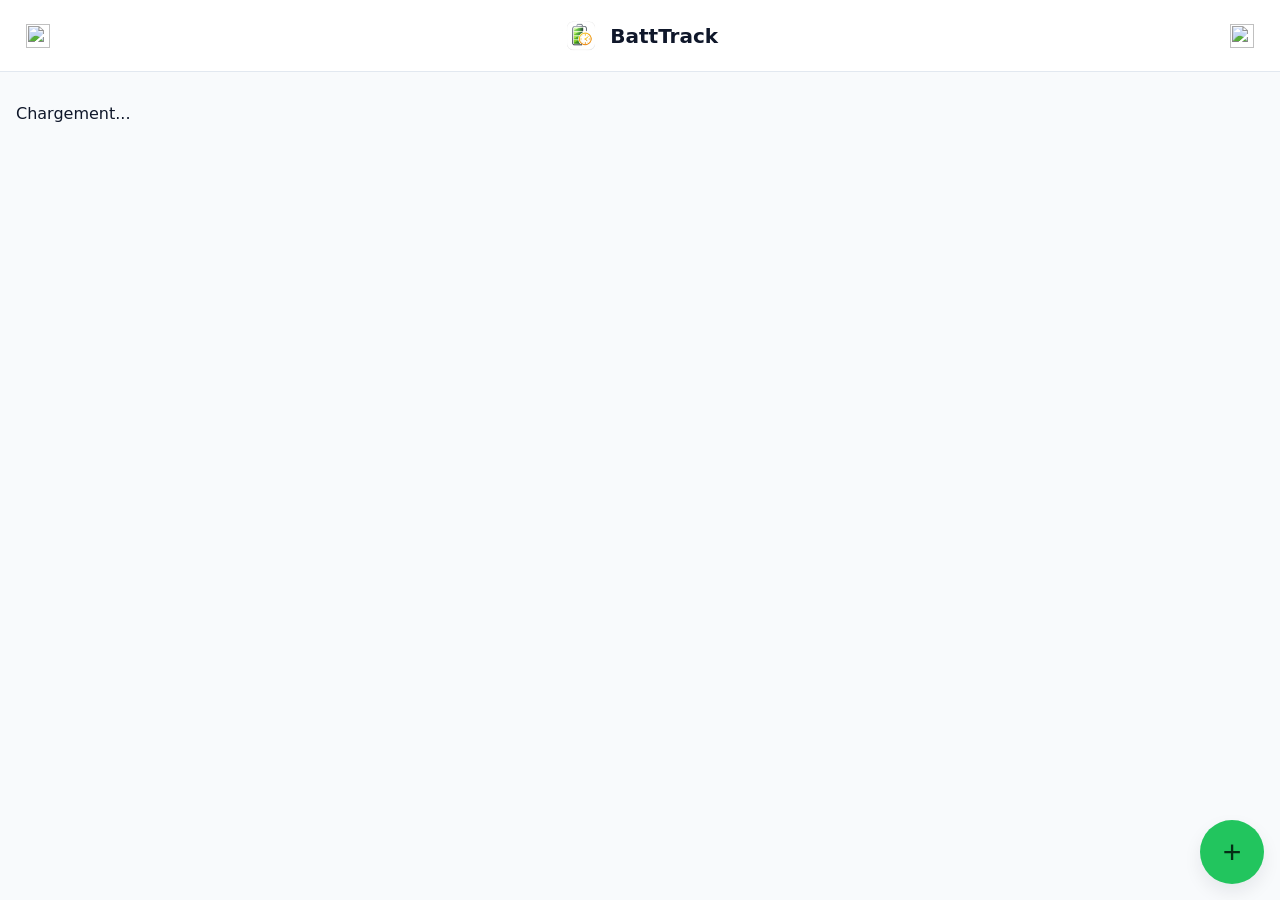
==== commit 3b8ae5ac: "Charge le style responsive du graphique" ====
--- a/index.html
+++ b/index.html
@@ -10,6 +10,7 @@
   <link rel="apple-touch-icon" href="assets/apple-touch-icon.png">
   <link rel="stylesheet" href="css/tokens.css">
   <link rel="stylesheet" href="css/style.css">
+  <link rel="stylesheet" href="css/chart.css">
 </head>
 <body>
   <header class="app-header">
--- a/css/style.css
+++ b/css/style.css
@@ -54,541 +54,105 @@
 
 * { box-sizing: border-box; }
 
-body {
-  margin: 0;
-  font-family: var(--br-font-family, system-ui, -apple-system, BlinkMacSystemFont, "Segoe UI", sans-serif);
-  background: var(--bg);
-  color: var(--text);
-}
-
-.app-header {
-  position: sticky;
-  top: 0;
-  z-index: 10;
-  display: flex;
-  justify-content: space-between;
-  align-items: center;
-  gap: 0.75rem;
-  padding: 0.85rem 1rem;
-  background: color-mix(in srgb, var(--card) 94%, transparent);
-  border-bottom: 1px solid var(--border);
-  backdrop-filter: blur(14px);
-}
-
-.brand-title {
-  display: flex;
-  align-items: center;
-  gap: 0.65rem;
-  min-width: 0;
-}
-
-.brand-logo {
-  width: 38px;
-  height: 38px;
-  border-radius: 12px;
-  flex: 0 0 auto;
-}
-
-.app-header h1 {
-  margin: 0;
-  font-size: 1.25rem;
-  line-height: 1.2;
-  white-space: nowrap;
-}
-
-.header-icon-button {
-  width: 44px;
-  height: 44px;
-  border: 0;
-  border-radius: 999px;
-  display: grid;
-  place-items: center;
-  background: transparent;
-  color: var(--text);
-  cursor: pointer;
-}
-
-.header-icon-button:hover {
-  background: var(--border);
-}
-
-.nav-icon {
-  width: 24px;
-  height: 24px;
-  pointer-events: none;
-}
-
-.app-shell {
-  padding: 1rem;
-  padding-bottom: 6rem;
-}
-
-.card {
-  background: var(--card);
-  border: 1px solid var(--border);
-  border-radius: 1.35rem;
-  padding: 1rem;
-  margin-bottom: 1rem;
-  box-shadow: 0 10px 28px var(--shadow);
-}
-
-.card h2 {
-  margin: 0 0 1rem;
-  font-size: clamp(1.6rem, 7vw, 2.25rem);
-  line-height: 1.08;
-}
-
-.card h3 {
-  margin: 0 0 0.85rem;
-  font-size: 1.3rem;
-}
-
-.dashboard-summary h2 {
-  font-size: clamp(1.6rem, 7vw, 2.4rem);
-}
-
-.status-row {
-  display: flex;
-  flex-wrap: wrap;
-  gap: 0.75rem;
-}
-
-.badge {
-  display: inline-flex;
-  align-items: center;
-  gap: 0.35rem;
-  border-radius: 999px;
-  padding: 0.42rem 0.72rem;
-  font-size: 0.88rem;
-  font-weight: 800;
-  line-height: 1;
-  white-space: nowrap;
-}
-
+body { margin: 0; font-family: var(--br-font-family, system-ui, -apple-system, BlinkMacSystemFont, "Segoe UI", sans-serif); background: var(--bg); color: var(--text); }
+.app-header { position: sticky; top: 0; z-index: 10; display: flex; justify-content: space-between; align-items: center; gap: 0.75rem; padding: 0.85rem 1rem; background: color-mix(in srgb, var(--card) 94%, transparent); border-bottom: 1px solid var(--border); backdrop-filter: blur(14px); }
+.brand-title { display: flex; align-items: center; justify-content: center; gap: 0.65rem; min-width: 0; }
+.brand-logo { width: 38px; height: 38px; border-radius: 12px; flex: 0 0 auto; }
+.app-header h1 { margin: 0; font-size: 1.25rem; line-height: 1.2; white-space: nowrap; }
+.header-icon-button { width: 44px; height: 44px; border: 0; border-radius: 999px; display: grid; place-items: center; background: transparent; color: var(--text); cursor: pointer; }
+.header-icon-button:hover { background: var(--border); }
+.nav-icon { width: 24px; height: 24px; pointer-events: none; }
+.app-shell { padding: 1rem; padding-bottom: 6rem; }
+.card { background: var(--card); border: 1px solid var(--border); border-radius: 1.35rem; padding: 1rem; margin-bottom: 1rem; box-shadow: 0 10px 28px var(--shadow); }
+.card h2 { margin: 0 0 1rem; font-size: clamp(1.6rem, 7vw, 2.25rem); line-height: 1.08; }
+.card h3 { margin: 0 0 0.85rem; font-size: 1.3rem; }
+.dashboard-summary h2 { font-size: clamp(1.6rem, 7vw, 2.4rem); }
+.status-row { display: flex; flex-wrap: wrap; gap: 0.75rem; }
+.badge { display: inline-flex; align-items: center; gap: 0.35rem; border-radius: 999px; padding: 0.42rem 0.72rem; font-size: 0.88rem; font-weight: 800; line-height: 1; white-space: nowrap; }
 .badge-red { background: var(--badge-red-bg); color: var(--badge-red-text); }
 .badge-orange { background: var(--badge-orange-bg); color: var(--badge-orange-text); }
 .badge-green { background: var(--badge-green-bg); color: var(--badge-green-text); }
 .badge-gray { background: var(--badge-gray-bg); color: var(--badge-gray-text); }
-
-.status-icon {
-  width: 1.1rem;
-  height: 1.1rem;
-  flex: 0 0 auto;
-}
-
-.sort-row {
-  display: flex;
-  gap: 0.75rem;
-  align-items: center;
-  flex-wrap: wrap;
-  margin-bottom: 0.85rem;
-}
-
-.sort-row label {
-  display: flex;
-  align-items: center;
-  gap: 0.6rem;
-  font-weight: 750;
-}
-
-.sort-row select {
-  width: auto;
-  min-width: 180px;
-}
-
-.search-box {
-  display: grid;
-  gap: 0.4rem;
-  margin-bottom: 1rem;
-  font-weight: 750;
-}
-
-.battery-list {
-  display: grid;
-  gap: 0.75rem;
-}
-
-.battery-card {
-  position: relative;
-  width: 100%;
-  min-height: 8.25rem;
-  display: grid;
-  grid-template-columns: 1fr auto;
-  gap: 0.85rem;
-  text-align: left;
-  border: 1px solid var(--border);
-  border-radius: 1rem;
-  padding: 0.95rem;
-  background: var(--card-elevated);
-  color: var(--text);
-  box-shadow: 0 8px 24px var(--shadow);
-  cursor: pointer;
-}
-
-.battery-card:active {
-  transform: scale(0.995);
-}
-
-.battery-card-main {
-  min-width: 0;
-}
-
-.battery-card-name {
-  display: block;
-  font-weight: 850;
-  font-size: 1rem;
-  line-height: 1.25;
-  margin-bottom: 0.55rem;
-}
-
-.battery-card-estimate {
-  display: flex;
-  align-items: center;
-  gap: 0.35rem;
-  font-size: 1.6rem;
-  line-height: 1.05;
-  font-weight: 900;
-  margin-bottom: 0.75rem;
-}
-
-.battery-card-estimate small {
-  font-size: 0.95rem;
-  font-weight: 750;
-  color: var(--muted);
-}
-
-.battery-card-info {
-  color: var(--text);
-  font-size: 0.9rem;
-  line-height: 1.45;
-}
-
-.battery-card-side {
-  display: grid;
-  align-content: space-between;
-  justify-items: end;
-  gap: 0.75rem;
-}
-
-.battery-level-icon {
-  width: 34px;
-  height: 34px;
-}
-
-.battery-level-icon .battery-outline {
-  stroke: currentColor;
-}
-
-.battery-level-icon .battery-fill {
-  fill: currentColor;
-}
-
+.status-icon { width: 1.1rem; height: 1.1rem; flex: 0 0 auto; }
+.sort-row { display: flex; gap: 0.75rem; align-items: center; flex-wrap: wrap; margin-bottom: 0.85rem; }
+.sort-row label { display: flex; align-items: center; gap: 0.6rem; font-weight: 750; }
+.sort-row select { width: auto; min-width: 180px; }
+.search-box { display: grid; gap: 0.4rem; margin-bottom: 1rem; font-weight: 750; }
+.battery-list { display: grid; gap: 0.75rem; }
+.battery-card { position: relative; width: 100%; min-height: 8.25rem; display: grid; grid-template-columns: 1fr auto; gap: 0.85rem; text-align: left; border: 1px solid var(--border); border-radius: 1rem; padding: 0.95rem; background: var(--card-elevated); color: var(--text); box-shadow: 0 8px 24px var(--shadow); cursor: pointer; }
+.battery-card:active { transform: scale(0.995); }
+.battery-card-main { min-width: 0; }
+.battery-card-name { display: block; font-weight: 850; font-size: 1rem; line-height: 1.25; margin-bottom: 0.55rem; }
+.battery-card-estimate { display: flex; align-items: center; gap: 0.35rem; font-size: 1.6rem; line-height: 1.05; font-weight: 900; margin-bottom: 0.75rem; }
+.battery-card-estimate small { font-size: 0.95rem; font-weight: 750; color: var(--muted); }
+.battery-card-info { color: var(--text); font-size: 0.9rem; line-height: 1.45; }
+.battery-card-side { display: grid; align-content: space-between; justify-items: end; gap: 0.75rem; }
+.battery-level-icon { width: 34px; height: 34px; }
+.battery-level-icon .battery-outline { stroke: currentColor; }
+.battery-level-icon .battery-fill { fill: currentColor; }
 .value-red { color: var(--danger); }
 .value-orange { color: var(--warning); }
 .value-green { color: var(--success); }
 .value-gray { color: var(--unknown); }
-
-.button,
-.icon-button {
-  border: 0;
-  border-radius: 999px;
-  padding: 0.78rem 1rem;
-  background: var(--primary);
-  color: var(--primary-text);
-  font-weight: 800;
-  cursor: pointer;
-  text-decoration: none;
-}
-
-.secondary-button {
-  background: var(--badge-gray-bg);
-  color: var(--badge-gray-text);
-}
-
-.danger-button {
-  background: var(--danger);
-  color: #FFFFFF;
-}
-
-.warning-button {
-  background: var(--warning);
-  color: #111827;
-}
-
-.fab {
-  position: fixed;
-  right: 1rem;
-  bottom: 1rem;
-  z-index: 20;
-  width: 64px;
-  height: 64px;
-  border: 0;
-  border-radius: 50%;
-  background: var(--primary);
-  color: var(--primary-text);
-  font-size: 2rem;
-  line-height: 1;
-  box-shadow: 0 8px 18px var(--shadow);
-  cursor: pointer;
-}
-
+.button, .icon-button { border: 0; border-radius: 999px; padding: 0.78rem 1rem; background: var(--primary); color: var(--primary-text); font-weight: 800; cursor: pointer; text-decoration: none; }
+.secondary-button { background: var(--badge-gray-bg); color: var(--badge-gray-text); }
+.danger-button { background: var(--danger); color: #FFFFFF; }
+.warning-button { background: var(--warning); color: #111827; }
+.fab { position: fixed; right: 1rem; bottom: 1rem; z-index: 20; width: 64px; height: 64px; border: 0; border-radius: 50%; background: var(--primary); color: var(--primary-text); font-size: 2rem; line-height: 1; box-shadow: 0 8px 18px var(--shadow); cursor: pointer; }
 .fab[hidden] { display: none; }
-
-.modal-backdrop {
-  position: fixed;
-  inset: 0;
-  z-index: 30;
-  display: grid;
-  place-items: end center;
-  background: rgba(0, 0, 0, 0.42);
-}
-
-.modal {
-  width: min(100%, 560px);
-  max-height: 90vh;
-  overflow: auto;
-  background: var(--card);
-  border: 1px solid var(--border);
-  border-radius: 1.5rem 1.5rem 0 0;
-  padding: 1rem;
-}
-
-.form-grid {
-  display: grid;
-  gap: 0.85rem;
-}
-
-label {
-  display: grid;
-  gap: 0.35rem;
-  font-weight: 750;
-}
-
-input,
-select,
-textarea {
-  width: 100%;
-  border: 1px solid var(--border);
-  border-radius: 0.9rem;
-  padding: 0.78rem;
-  font: inherit;
-  background: var(--card-elevated);
-  color: var(--text);
-}
-
-input::placeholder,
-textarea::placeholder {
-  color: var(--muted);
-}
-
-input[type="range"] {
-  padding-left: 0;
-  padding-right: 0;
-}
-
-textarea {
-  min-height: 90px;
-}
-
-.action-row {
-  display: flex;
-  gap: 0.75rem;
-  flex-wrap: wrap;
-  margin-top: 1rem;
-}
-
-.action-column {
-  display: grid;
-  gap: 0.75rem;
-}
-
-.led-preview {
-  display: flex;
-  align-items: center;
-  gap: 0.3rem;
-  font-size: 1.2rem;
-  font-weight: 800;
-  min-height: 1.8rem;
-}
-
-.led-preview-text {
-  margin-left: 0.35rem;
-  color: var(--muted);
-  font-size: 1rem;
-}
-
-.led {
-  display: inline-block;
-  width: 16px;
-  height: 16px;
-  border: 1px solid var(--muted);
-  border-radius: 50%;
-}
-
+.modal-backdrop { position: fixed; inset: 0; z-index: 30; display: grid; place-items: end center; background: rgba(0, 0, 0, 0.42); }
+.modal { width: min(100%, 560px); max-height: 90vh; overflow: auto; background: var(--card); border: 1px solid var(--border); border-radius: 1.5rem 1.5rem 0 0; padding: 1rem; }
+.form-grid { display: grid; gap: 0.85rem; }
+label { display: grid; gap: 0.35rem; font-weight: 750; }
+input, select, textarea { width: 100%; border: 1px solid var(--border); border-radius: 0.9rem; padding: 0.78rem; font: inherit; background: var(--card-elevated); color: var(--text); }
+input::placeholder, textarea::placeholder { color: var(--muted); }
+input[type="range"] { padding-left: 0; padding-right: 0; }
+textarea { min-height: 90px; }
+.action-row { display: flex; gap: 0.75rem; flex-wrap: wrap; margin-top: 1rem; }
+.action-column { display: grid; gap: 0.75rem; }
+.led-preview { display: flex; align-items: center; gap: 0.3rem; font-size: 1.2rem; font-weight: 800; min-height: 1.8rem; }
+.led-preview-text { margin-left: 0.35rem; color: var(--muted); font-size: 1rem; }
+.led { display: inline-block; width: 16px; height: 16px; border: 1px solid var(--muted); border-radius: 50%; }
 .led-on { background: currentColor; }
 .led-off { background: transparent; }
 .led-blink { background: currentColor; animation: ledBlink 1s infinite; }
-
-@keyframes ledBlink {
-  0%, 50% { opacity: 1; }
-  51%, 100% { opacity: 0.2; }
-}
-
-.history-item {
-  display: grid;
-  grid-template-columns: 1fr auto auto;
-  gap: 0.6rem;
-  align-items: center;
-  padding: 0.75rem 0;
-  border-bottom: 1px solid var(--border);
-  cursor: pointer;
-}
-
+@keyframes ledBlink { 0%, 50% { opacity: 1; } 51%, 100% { opacity: 0.2; } }
+.history-item { display: grid; grid-template-columns: 1fr auto auto; gap: 0.6rem; align-items: center; padding: 0.75rem 0; border-bottom: 1px solid var(--border); cursor: pointer; }
 .history-item:last-child { border-bottom: 0; }
-
-.history-rate {
-  color: var(--muted);
-  font-size: 0.9rem;
-  min-width: 5.5rem;
-  text-align: right;
-}
-
-.empty-state {
-  text-align: center;
-  color: var(--muted);
-  padding: 2rem 1rem;
-}
-
-.archives-link {
-  margin-top: 1rem;
-  padding-top: 1rem;
-  border-top: 1px solid var(--border);
-}
-
-.helper-text,
-.small-text {
-  color: var(--muted);
-  font-size: 0.9rem;
-}
-
-.about-text {
-  line-height: 1.55;
-}
-
-@media (max-width: 420px) {
-  .battery-card {
-    min-height: 8.7rem;
-  }
-
-  .battery-card-estimate {
-    font-size: 1.42rem;
-  }
-
-  .battery-level-icon {
-    width: 30px;
-    height: 30px;
-  }
-}
-
-
-/* BattTrack v1.2 */
-.app-header {
-  grid-template-columns: 44px 1fr 44px;
-}
-
-.brand-title {
-  justify-content: center;
-}
-
-.modal-header {
-  display: flex;
-  justify-content: space-between;
-  align-items: center;
-  gap: 0.75rem;
-  margin-bottom: 1rem;
-}
-
-.modal-header h2 {
-  margin: 0;
-}
-
-.modal-close-button {
-  width: 42px;
-  height: 42px;
-  border: 0;
-  border-radius: 999px;
-  display: grid;
-  place-items: center;
-  background: var(--badge-gray-bg);
-  color: var(--badge-gray-text);
-  font-size: 1.25rem;
-  font-weight: 900;
-  cursor: pointer;
-}
-
-.back-button-row {
-  margin-bottom: 1rem;
-}
-
-.back-button {
-  display: inline-flex;
-  align-items: center;
-  gap: 0.35rem;
-  border: 0;
-  border-radius: 999px;
-  padding: 0.65rem 0.9rem;
-  background: var(--badge-gray-bg);
-  color: var(--badge-gray-text);
-  font-weight: 800;
-  cursor: pointer;
-}
-
-.quick-action-divider {
-  height: 1px;
-  background: var(--border);
-  margin: 0.15rem 0;
-}
-
-.theme-choice-row {
-  display: grid;
-  gap: 0.55rem;
-}
-
-.theme-choice {
-  display: flex;
-  align-items: center;
-  gap: 0.65rem;
-  width: 100%;
-  border: 1px solid var(--border);
-  border-radius: 1rem;
-  padding: 0.85rem;
-  background: var(--card-elevated);
-  color: var(--text);
-  font: inherit;
-  font-weight: 800;
-  text-align: left;
-  cursor: pointer;
-}
-
-.theme-choice.active {
-  border-color: var(--primary);
-  box-shadow: 0 0 0 2px color-mix(in srgb, var(--primary) 30%, transparent);
-}
-
-.settings-section {
-  padding-top: 1rem;
-  margin-top: 1rem;
-  border-top: 1px solid var(--border);
-}
-
-.settings-grid {
-  display: grid;
-  gap: 0.85rem;
-}
-
-[data-theme="dark"] .modal-close-button,
-[data-theme="dark"] .back-button,
-[data-theme="dark"] .theme-choice {
-  background: #334155;
-  color: #F8FAFC;
-}
+.history-rate { color: var(--muted); font-size: 0.9rem; min-width: 5.5rem; text-align: right; }
+.empty-state { text-align: center; color: var(--muted); padding: 2rem 1rem; }
+.archives-link { margin-top: 1rem; padding-top: 1rem; border-top: 1px solid var(--border); }
+.helper-text, .small-text { color: var(--muted); font-size: 0.9rem; }
+.about-text { line-height: 1.55; }
+@media (max-width: 420px) { .battery-card { min-height: 8.7rem; } .battery-card-estimate { font-size: 1.42rem; } .battery-level-icon { width: 30px; height: 30px; } }
+.app-header { grid-template-columns: 44px 1fr 44px; }
+.modal-header { display: flex; justify-content: space-between; align-items: center; gap: 0.75rem; margin-bottom: 1rem; }
+.modal-header h2 { margin: 0; }
+.modal-close-button { width: 42px; height: 42px; border: 0; border-radius: 999px; display: grid; place-items: center; background: var(--badge-gray-bg); color: var(--badge-gray-text); font-size: 1.25rem; font-weight: 900; cursor: pointer; }
+.back-button-row { margin-bottom: 1rem; }
+.back-button { display: inline-flex; align-items: center; gap: 0.35rem; border: 0; border-radius: 999px; padding: 0.65rem 0.9rem; background: var(--badge-gray-bg); color: var(--badge-gray-text); font-weight: 800; cursor: pointer; }
+.quick-action-divider { height: 1px; background: var(--border); margin: 0.15rem 0; }
+.theme-choice-row { display: grid; gap: 0.55rem; }
+.theme-choice { display: flex; align-items: center; gap: 0.65rem; width: 100%; border: 1px solid var(--border); border-radius: 1rem; padding: 0.85rem; background: var(--card-elevated); color: var(--text); font: inherit; font-weight: 800; text-align: left; cursor: pointer; }
+.theme-choice.active { border-color: var(--primary); box-shadow: 0 0 0 2px color-mix(in srgb, var(--primary) 30%, transparent); }
+.settings-section { padding-top: 1rem; margin-top: 1rem; border-top: 1px solid var(--border); }
+.settings-grid { display: grid; gap: 0.85rem; }
+[data-theme="dark"] .modal-close-button, [data-theme="dark"] .back-button, [data-theme="dark"] .theme-choice { background: #334155; color: #F8FAFC; }
+.summary-filter-button { border: 0; cursor: pointer; font-family: inherit; }
+.summary-filter-button.active { outline: 2px solid var(--primary); outline-offset: 2px; transform: translateY(-1px); }
+.section-title-row { display: flex; align-items: center; justify-content: space-between; gap: 0.75rem; margin-bottom: 0.75rem; }
+.section-title-row h2 { margin: 0; }
+.compact-button { padding: 0.55rem 0.75rem; }
+.checkbox-row { display: flex; align-items: center; gap: 0.65rem; font-weight: 750; }
+.checkbox-row input { width: auto; min-width: auto; }
+.settings-grid select, .sort-row select { appearance: auto; }
+.notification-hint { font-size: 0.9rem; color: var(--muted); }
+body.modal-open { overflow: hidden; touch-action: none; }
+.modal-backdrop, .modal { overscroll-behavior: contain; }
+.mini-chart { display: block; width: 100%; max-width: 100%; height: auto; margin-top: 0.75rem; overflow: visible; }
+.mini-chart-grid { stroke: var(--border); stroke-width: 1; }
+.mini-chart-line { fill: none; stroke: var(--primary); stroke-width: 3; stroke-linecap: round; stroke-linejoin: round; }
+.mini-chart-dot { fill: var(--primary); }
+.update-list { padding-left: 1.25rem; }
+.mini-chart-label { fill: var(--muted); font-size: 12px; font-weight: 700; }
+.mini-chart-segment { stroke-width: 3.5; stroke-linecap: round; }
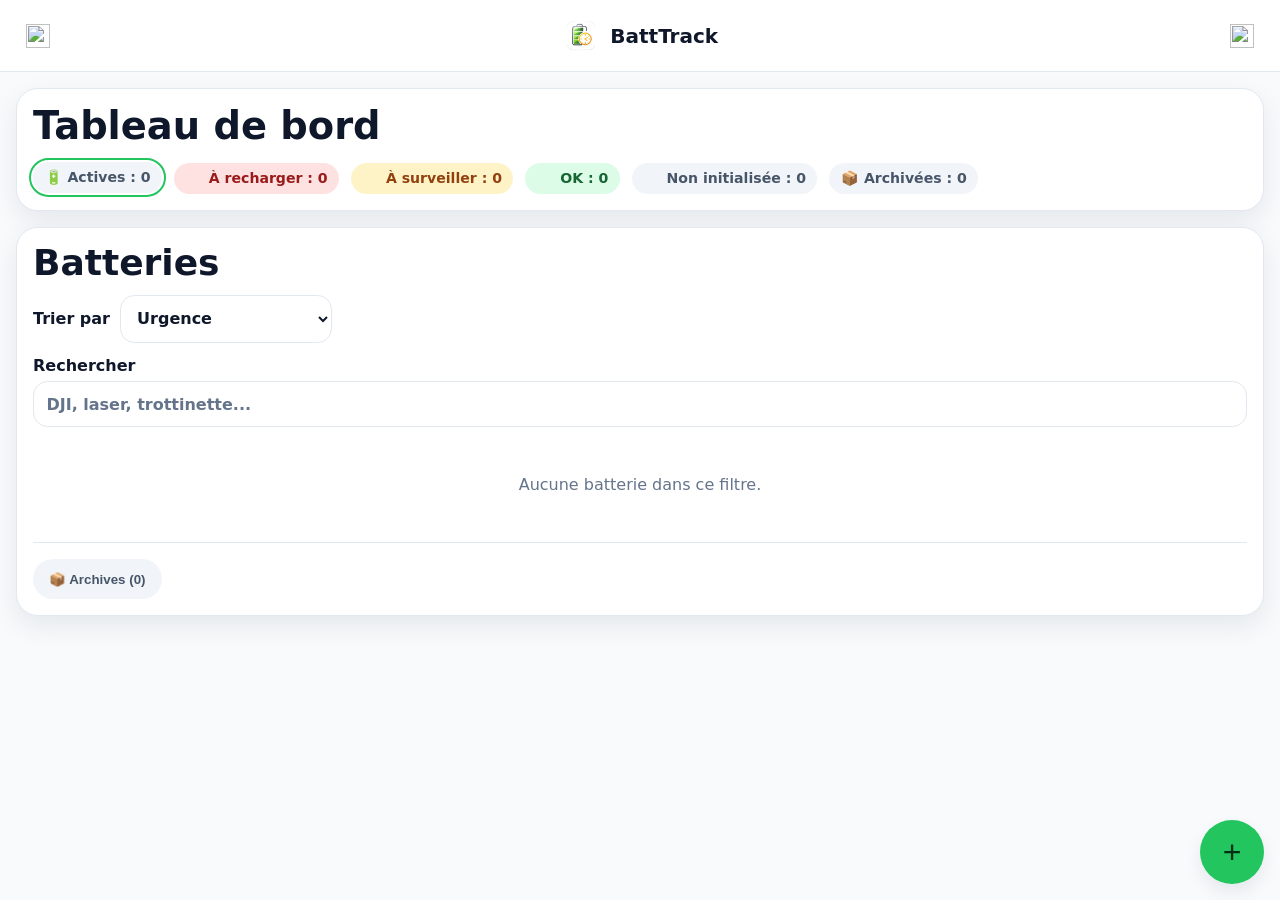
==== commit 8b55cbbb: "Charge l'interface des mesures exclues" ====
--- a/index.html
+++ b/index.html
@@ -11,28 +11,27 @@
   <link rel="stylesheet" href="css/tokens.css">
   <link rel="stylesheet" href="css/style.css">
   <link rel="stylesheet" href="css/chart.css">
+  <link rel="stylesheet" href="css/header-contrast.css">
+  <link rel="stylesheet" href="css/measurement-flags.css">
 </head>
 <body>
   <header class="app-header">
     <button id="home-button" class="header-icon-button" type="button" aria-label="Tableau de bord">
       <img class="nav-icon" src="assets/icons/navigation/home.svg" alt="">
     </button>
-
     <div class="brand-title">
       <img src="assets/logo.png" alt="" class="brand-logo">
       <h1 id="page-title">BattTrack</h1>
     </div>
-
     <button id="settings-button" class="header-icon-button" type="button" aria-label="Paramètres">
       <img class="nav-icon" src="assets/icons/navigation/settings.svg" alt="">
     </button>
   </header>
-
   <main id="app" class="app-shell"><p>Chargement...</p></main>
-
   <button id="floating-action-button" class="fab" type="button" aria-label="Action principale">+</button>
   <div id="modal-root"></div>
-
   <script type="module" src="js/app.js"></script>
+  <script type="module" src="js/cache-refresh.js"></script>
+  <script type="module" src="js/measurement-flags.js"></script>
 </body>
 </html>
--- a/css/measurement-flags.css
+++ b/css/measurement-flags.css
@@ -0,0 +1,11 @@
+.history-item.measurement-flagged {
+  opacity: 0.62;
+}
+
+.flagged-badge {
+  font-size: 0.78rem;
+}
+
+.flagged-helper {
+  margin-top: -0.3rem;
+}
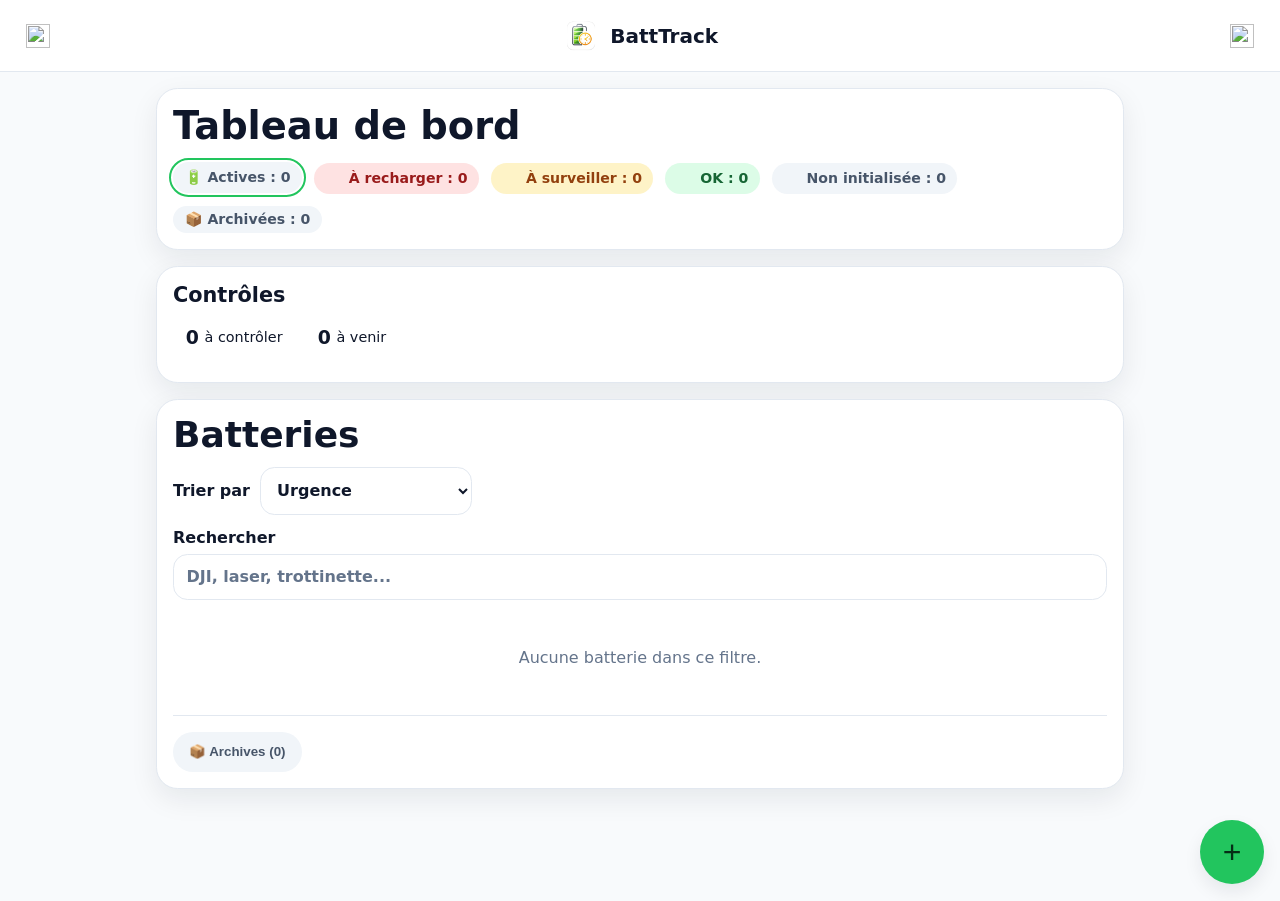
==== commit dd567b1d: "Add files via upload" ====
--- a/index.html
+++ b/index.html
@@ -6,13 +6,14 @@
   <title>BattTrack</title>
   <link rel="manifest" href="manifest.json">
   <meta name="theme-color" content="#22C55E">
+  <meta http-equiv="Content-Security-Policy" content="default-src 'self'; script-src 'self'; style-src 'self' 'unsafe-inline'; img-src 'self' data:; connect-src 'self' https://api.dropboxapi.com https://content.dropboxapi.com https://api.github.com; object-src 'none'; base-uri 'self'; form-action 'self';">
   <link rel="icon" href="assets/favicon.png" type="image/png">
   <link rel="apple-touch-icon" href="assets/apple-touch-icon.png">
   <link rel="stylesheet" href="css/tokens.css">
   <link rel="stylesheet" href="css/style.css">
   <link rel="stylesheet" href="css/chart.css">
   <link rel="stylesheet" href="css/header-contrast.css">
-  <link rel="stylesheet" href="css/measurement-flags.css">
+  <link rel="stylesheet" href="css/v2.css">
 </head>
 <body>
   <header class="app-header">
@@ -31,7 +32,5 @@
   <button id="floating-action-button" class="fab" type="button" aria-label="Action principale">+</button>
   <div id="modal-root"></div>
   <script type="module" src="js/app.js"></script>
-  <script type="module" src="js/cache-refresh.js"></script>
-  <script type="module" src="js/measurement-flags.js"></script>
 </body>
 </html>
--- a/css/v2.css
+++ b/css/v2.css
@@ -0,0 +1,21 @@
+/* BattTrack V2 : composants mobiles, états accessibles et contrôles. */
+:root { --focus-ring: color-mix(in srgb, var(--primary) 60%, transparent); }
+.control-overview h3 { margin-bottom: .5rem; }
+.v2-metrics { display:flex;flex-wrap:wrap;gap:.6rem; margin-bottom:.5rem; }
+.v2-metrics span { display:inline-flex;align-items:center;gap:.35rem;border-radius:.8rem;background:var(--card-elevated);padding:.65rem .8rem; color:var(--text);font-size:.9rem; }
+.v2-metrics strong {font-size:1.18rem;}
+.v2-history-button {display:grid;width:100%;background:transparent;color:var(--text);font:inherit;text-align:left;border:0;border-bottom:1px solid var(--border);border-radius:0;}
+.v2-history-button strong {white-space:nowrap;}
+.v2-history-button small{font-size:.8rem;color:var(--muted);display:block;margin-top:.25rem;}
+.v2-history-button:hover{background:var(--card-elevated);}
+.measurement-flagged{border-left:3px dashed var(--warning);padding-left:.5rem;}
+.conflict-choice{border:1px solid var(--border);border-radius:1rem;padding:.8rem;min-width:0;}
+.conflict-choice legend{font-weight:800;padding:0 .3rem;overflow-wrap:anywhere;}
+.conflict-choice label{font-weight:500;margin:.5rem 0;}
+.button:focus-visible,.battery-card:focus-visible,input:focus-visible,select:focus-visible,textarea:focus-visible,.header-icon-button:focus-visible,.v2-history-button:focus-visible{outline:3px solid var(--focus-ring);outline-offset:2px;}
+button:disabled{opacity:.55;cursor:not-allowed;}
+.settings-section .action-column{margin-top:.75rem;}
+.settings-section .action-column .button{text-align:center;}
+.card > p{line-height:1.55;}
+@media (min-width:720px){.app-shell{max-width:1000px;margin:0 auto;}.modal-backdrop{place-items:center;}.modal{border-radius:1.35rem;max-height:85vh;}}
+@media (prefers-reduced-motion: reduce){.led-blink{animation:none;}}
